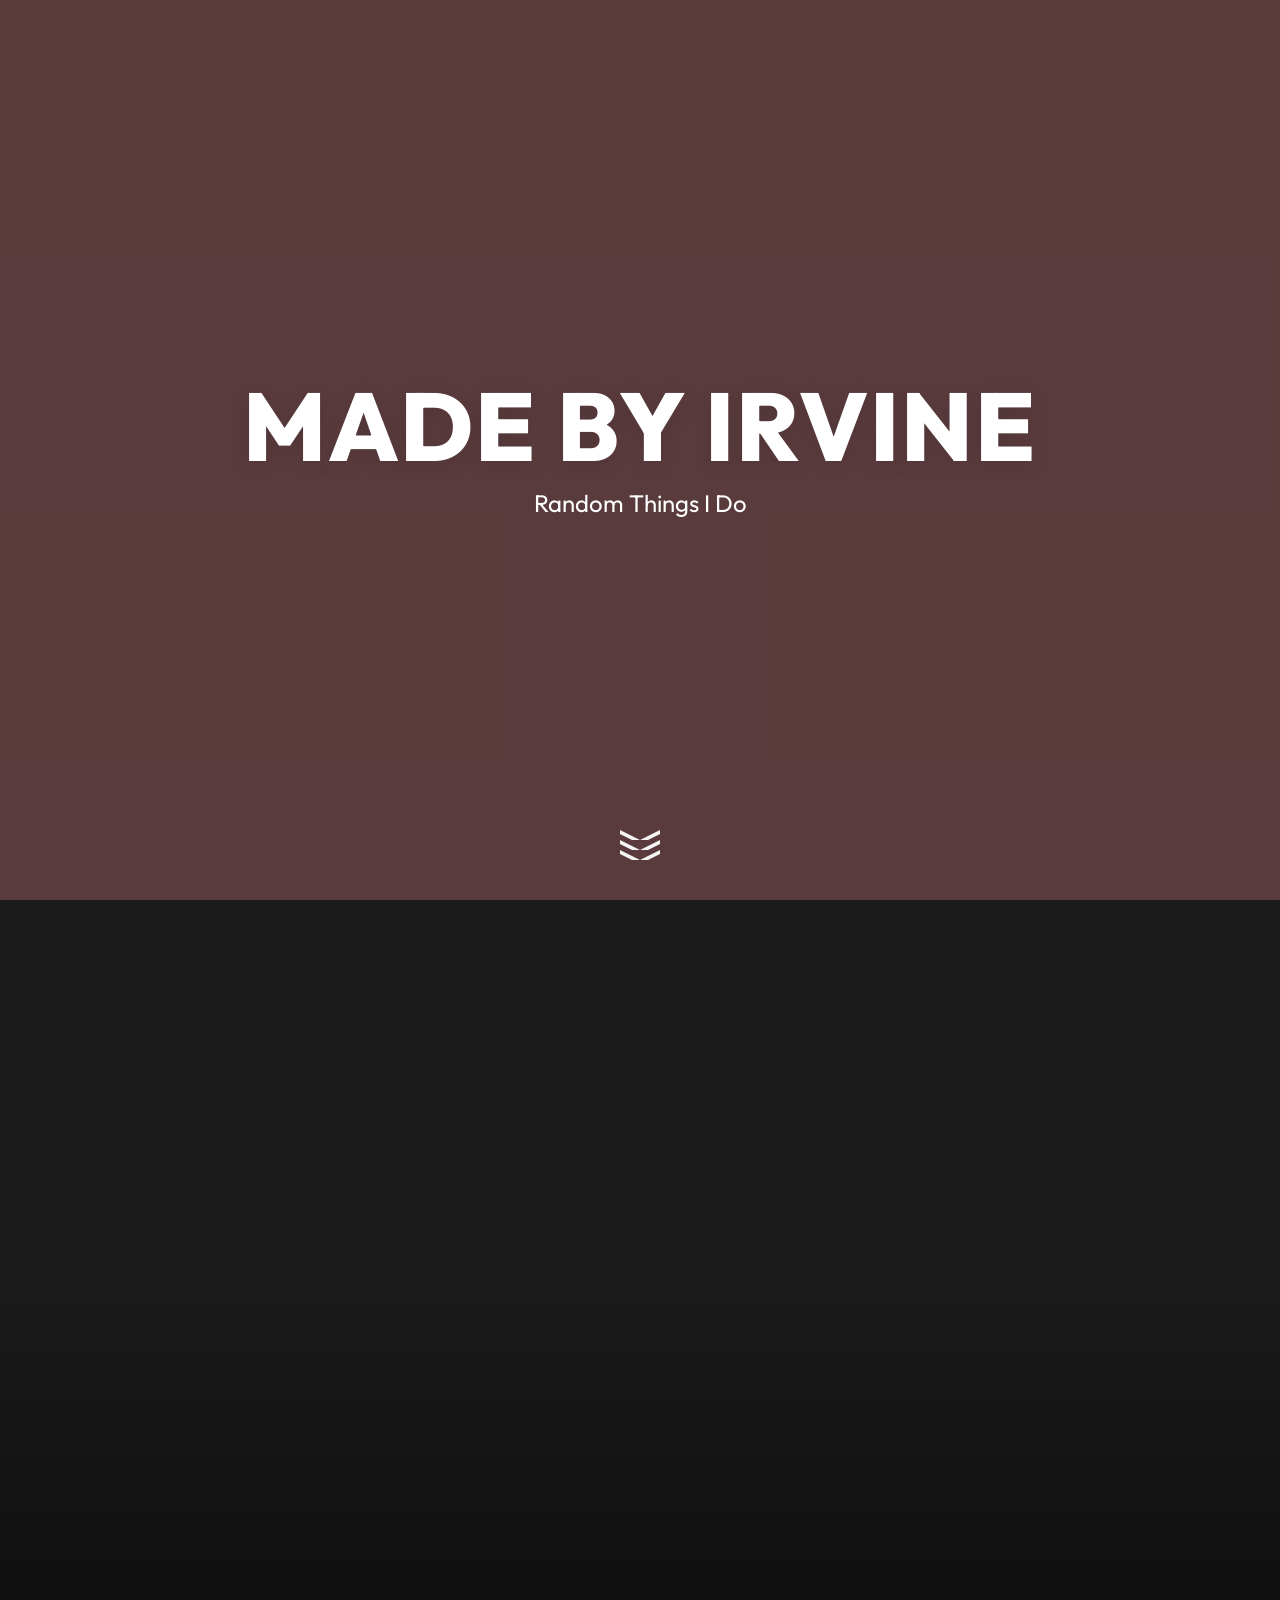
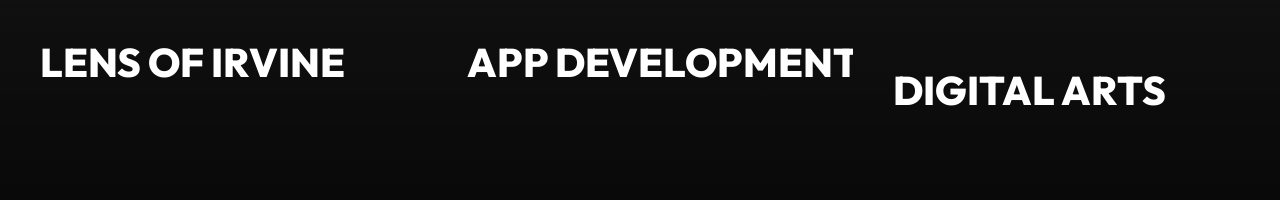
==== index.html @ 67563fbb "Initial commit: Made by Irvine frontend" ====
<!DOCTYPE html>
<html lang="en">
<head>
    <meta charset="UTF-8">
    <meta name="viewport" content="width=device-width, initial-scale=1.0">
    <title>Made by Irvine</title>
    <link rel="stylesheet" href="assets/css/global.css">
    <link rel="stylesheet" href="assets/css/index.css">
    <script src="assets/js/theme.js"></script>
</head>
<body>
    <!-- Global Navbar (Initially hidden on hero) -->
    <div class="navbar-wrapper" id="main-nav" style="opacity: 0; pointer-events: none; transition: opacity 0.3s;">
        <nav class="navbar">
            <div class="nav-brand">MADE BY IRVINE</div>
            <div class="nav-links">
                <div class="nav-item dropdown">
                    <span class="nav-label">Categories</span>
                    <div class="dropdown-content">
                        <a href="index.html#categories">Home</a>
                        <a href="lens.html">Lens of Irvine</a>
                        <a href="apps.html">App Development</a>
                        <a href="digital-arts.html">Digital Arts</a>
                    </div>
                </div>
                <div class="nav-item"><span class="nav-label">Button 2</span></div>
                <div class="nav-item"><span class="nav-label">Button 3</span></div>
                <a href="contact.html" class="nav-item"><span class="nav-label">Contact Me</span></a>
            </div>
        </nav>
        <label class="theme-switch" for="theme-toggle" title="Toggle Theme">
            <input type="checkbox" id="theme-toggle">
            <div class="slider round">
                <svg viewBox="0 0 24 24" fill="none" stroke="currentColor" stroke-width="2" stroke-linecap="round" stroke-linejoin="round"><circle cx="12" cy="12" r="5"></circle><line x1="12" y1="1" x2="12" y2="3"></line><line x1="12" y1="21" x2="12" y2="23"></line><line x1="4.22" y1="4.22" x2="5.64" y2="5.64"></line><line x1="18.36" y1="18.36" x2="19.78" y2="19.78"></line><line x1="1" y1="12" x2="3" y2="12"></line><line x1="21" y1="12" x2="23" y2="12"></line><line x1="4.22" y1="19.78" x2="5.64" y2="18.36"></line><line x1="18.36" y1="5.64" x2="19.78" y2="4.22"></line></svg>
                <svg viewBox="0 0 24 24" fill="none" stroke="currentColor" stroke-width="2" stroke-linecap="round" stroke-linejoin="round"><path d="M21 12.79A9 9 0 1 1 11.21 3 7 7 0 0 0 21 12.79z"></path></svg>
            </div>
        </label>
    </div>

    <!-- Hero Section -->
    <header class="hero">
        <!-- We use a background image or gradient via CSS, but we can also use an img tag for the background objects later -->
        <div class="hero-content">
            <h1>MADE BY IRVINE</h1>
            <p>Random Things I Do</p>
        </div>
        <div class="scroll-indicator" id="scroll-down">
            <div class="chevron"></div>
            <div class="chevron"></div>
            <div class="chevron"></div>
        </div>
    </header>

    <!-- Categories Section -->
    <section class="categories-section" id="categories">
        <div class="accordion-container">
            <a href="lens.html" class="accordion-panel" style="--bg-img: url('../images/lens-bg.jpg')">
                <div class="panel-content">
                    <h2>Lens of Irvine</h2>
                    <p class="panel-info">Explore my photography portfolio and visual stories.</p>
                </div>
            </a>
            <a href="apps.html" class="accordion-panel" style="--bg-img: url('../images/apps-bg.jpg')">
                <div class="panel-content">
                    <h2>App Development</h2>
                    <p class="panel-info">Discover the digital products and mobile apps I build.</p>
                </div>
            </a>
            <a href="digital-arts.html" class="accordion-panel" style="--bg-img: url('../images/arts-bg.jpg')">
                <div class="panel-content">
                    <h2>Digital Arts</h2>
                    <p class="panel-info">Ongoing designs and digital creations.</p>
                </div>
            </a>
        </div>
    </section>

    <script src="assets/js/index.js"></script>
</body>
</html>
---- assets/css/global.css ----
@import url('https://fonts.googleapis.com/css2?family=Outfit:wght@300;400;600;800&display=swap');

:root, [data-theme="dark"] {
  --primary-color: #7a9c7b;
  --text-dark: #f5f5f5;
  --text-light: #ffffff;
  --text-muted: #a0a0a0;
  --bg-light: #121212;
  --bg-card: #1e1e1e;
  --bg-input: #2a2a2a;
  --border-color: #333333;
  --nav-bg: rgba(18, 18, 18, 0.85);
  --nav-backdrop: blur(10px);
  --transition-speed: 0.3s;
}

[data-theme="light"] {
  --primary-color: #7a9c7b;
  --text-dark: #1a1a1a;
  --text-light: #ffffff;
  --text-muted: #666666;
  --bg-light: #f5f5f5;
  --bg-card: #ffffff;
  --bg-input: #fcfcfc;
  --border-color: #dddddd;
  --nav-bg: rgba(26, 26, 26, 0.85);
  --nav-backdrop: blur(10px);
  --transition-speed: 0.3s;
}

* {
  margin: 0;
  padding: 0;
  box-sizing: border-box;
}

body {
  font-family: 'Outfit', sans-serif;
  background-color: var(--bg-light);
  color: var(--text-dark);
  -webkit-font-smoothing: antialiased;
  transition: background-color var(--transition-speed) ease, color var(--transition-speed) ease;
  line-height: 1.6;
  overflow-x: hidden;
}

a {
  text-decoration: none;
  color: inherit;
}

/* Global Navigation Bar */
.navbar-wrapper {
  position: fixed;
  top: 20px;
  left: 0;
  width: 100%;
  display: flex;
  justify-content: center;
  align-items: center;
  gap: 15px;
  z-index: 1000;
  pointer-events: none; /* Let clicks pass through the wrapper */
}

.navbar {
  pointer-events: auto; /* Re-enable clicks on the actual navbar */
  background: var(--nav-bg);
  backdrop-filter: var(--nav-backdrop);
  -webkit-backdrop-filter: var(--nav-backdrop);
  padding: 12px 30px;
  border-radius: 50px;
  display: flex;
  align-items: center;
  justify-content: space-between;
  width: 90%;
  max-width: 1000px;
  box-shadow: 0 4px 30px rgba(0, 0, 0, 0.1);
}

.nav-brand {
  font-weight: 800;
  font-size: 1.2rem;
  color: var(--text-light);
  letter-spacing: 1px;
}

.nav-links {
  display: flex;
  gap: 30px;
}

.nav-item {
  color: var(--text-light);
  font-size: 0.9rem;
  font-weight: 300;
  cursor: pointer;
  display: flex;
  align-items: center;
  gap: 5px;
  transition: opacity var(--transition-speed) ease;
}

.nav-item:hover {
  opacity: 0.7;
}

.nav-item i {
  font-size: 0.8rem;
}

/* Utilities */
.hidden {
  display: none !important;
}

/* Dropdown Styles */
.dropdown {
  position: relative;
  display: inline-block;
}

.dropdown::after {
  content: '';
  position: absolute;
  top: 100%;
  left: 0;
  width: 100%;
  height: 20px;
  background: transparent;
}

.dropdown-content {
  display: none;
  position: absolute;
  top: 100%;
  left: 0;
  background-color: var(--nav-bg);
  backdrop-filter: var(--nav-backdrop);
  -webkit-backdrop-filter: var(--nav-backdrop);
  min-width: 200px;
  box-shadow: 0px 8px 16px 0px rgba(0,0,0,0.2);
  z-index: 1001;
  border-radius: 10px;
  overflow: hidden;
  margin-top: 10px;
}

.dropdown-content a {
  color: var(--text-light);
  padding: 12px 16px;
  text-decoration: none;
  display: block;
  font-size: 0.9rem;
  font-weight: 300;
  transition: background-color 0.3s ease;
}

.dropdown-content a:hover {
  background-color: rgba(255, 255, 255, 0.1);
}

.dropdown:hover .dropdown-content {
  display: block;
}

.nav-item.dropdown:hover {
  opacity: 1;
}

.nav-label {
  transition: opacity var(--transition-speed) ease;
}

.nav-item.dropdown:hover .nav-label {
  opacity: 0.7;
}

/* Theme Switch */
.theme-switch {
  position: relative;
  display: inline-block;
  width: 64px;
  height: 34px;
  pointer-events: auto;
}

.theme-switch input {
  opacity: 0;
  width: 0;
  height: 0;
}

.slider {
  position: absolute;
  cursor: pointer;
  top: 0;
  left: 0;
  right: 0;
  bottom: 0;
  background-color: var(--nav-bg);
  backdrop-filter: var(--nav-backdrop);
  -webkit-backdrop-filter: var(--nav-backdrop);
  transition: .4s;
  border-radius: 34px;
  display: flex;
  align-items: center;
  justify-content: space-between;
  padding: 0 8px;
  box-shadow: 0 4px 15px rgba(0, 0, 0, 0.1);
}

.slider:before {
  position: absolute;
  content: "";
  height: 26px;
  width: 26px;
  left: 4px;
  bottom: 4px;
  background-color: var(--primary-color);
  transition: .4s cubic-bezier(0.4, 0.0, 0.2, 1);
  border-radius: 50%;
  z-index: 2;
}

input:checked + .slider:before {
  transform: translateX(30px);
}

.slider svg {
  width: 14px;
  height: 14px;
  color: var(--text-light);
  z-index: 1;
}
---- assets/css/index.css ----
/* Hero Section */
.hero {
  height: 100vh;
  width: 100%;
  background: linear-gradient(135deg, #ff9a9e 0%, #fecfef 99%, #fecfef 100%);
  background-image: url('../images/hero-bg.jpg'); /* Placeholder image */
  background-size: cover;
  background-position: center;
  position: relative;
  display: flex;
  align-items: center;
  justify-content: center;
  text-align: center;
}

.hero::before {
  content: '';
  position: absolute;
  top:0; left:0; right:0; bottom:0;
  background: rgba(255, 154, 158, 0.3); /* Slight tint to match wireframe vibe */
  z-index: 1;
}

.hero-content {
  position: relative;
  z-index: 2;
}

.hero-content h1 {
  font-size: 6rem;
  font-weight: 800;
  color: #ffffff;
  text-transform: uppercase;
  letter-spacing: 2px;
  text-shadow: 0 4px 20px rgba(0,0,0,0.1);
  line-height: 1;
  margin-bottom: 10px;
}

.hero-content p {
  font-size: 1.5rem;
  color: #ffffff;
  font-weight: 400;
}

/* Bouncing Chevron */
.scroll-indicator {
  position: absolute;
  bottom: 40px;
  left: 50%;
  transform: translateX(-50%);
  cursor: pointer;
  display: flex;
  flex-direction: column;
  align-items: center;
  gap: -12px;
  z-index: 2;
}

.chevron {
  width: 40px;
  height: 10px;
  background-color: var(--text-dark);
  clip-path: polygon(20px 10px, 40px 0, 40px 4px, 20px 14px, 0 4px, 0 0);
  animation: bounce 2s infinite;
}
.chevron:nth-child(1) { animation-delay: 0s; }
.chevron:nth-child(2) { animation-delay: 0.15s; }
.chevron:nth-child(3) { animation-delay: 0.3s; }

@keyframes bounce {
  0%, 20%, 50%, 80%, 100% { transform: translateY(0); }
  40% { transform: translateY(-10px); }
  60% { transform: translateY(-5px); }
}

/* Categories Section */
.categories-section {
  height: 100vh;
  background-color: var(--bg-light);
  display: flex;
  align-items: stretch;
}

.accordion-container {
  display: flex;
  width: 100%;
  height: 100%;
  overflow: hidden;
}

.accordion-panel {
  flex: 1;
  position: relative;
  transition: flex 0.5s cubic-bezier(0.25, 0.8, 0.25, 1);
  cursor: pointer;
  overflow: hidden;
  background-color: var(--bg-card);
  background-image: var(--bg-img);
  background-size: cover;
  background-position: center;
  display: flex;
  align-items: flex-end;
  padding: 40px;
  text-decoration: none;
  color: white;
}

.accordion-panel::before {
  content: '';
  position: absolute;
  top: 0; left: 0; right: 0; bottom: 0;
  background: linear-gradient(to top, rgba(0,0,0,0.7) 0%, rgba(0,0,0,0.1) 60%);
  z-index: 1;
  transition: background 0.5s ease;
}

.accordion-panel:hover::before {
  background: linear-gradient(to top, rgba(0,0,0,0.85) 0%, rgba(0,0,0,0.3) 100%);
}

.accordion-panel:hover {
  flex: 3;
}

.panel-content {
  position: relative;
  z-index: 2;
}

.panel-content h2 {
  font-size: 2.5rem;
  font-weight: 800;
  text-transform: uppercase;
  margin-bottom: 10px;
  white-space: nowrap;
}

.panel-info {
  font-size: 1.1rem;
  opacity: 0;
  transform: translateY(20px);
  transition: all 0.4s ease;
  white-space: normal;
  max-width: 400px;
}

.accordion-panel:hover .panel-info {
  opacity: 1;
  transform: translateY(0);
  transition-delay: 0.2s;
}

/* Mobile Responsiveness */
@media (max-width: 768px) {
  .hero-content h1 {
    font-size: 3.5rem;
  }
  
  .accordion-container {
    flex-direction: column;
  }
  
  .accordion-panel {
    flex: 1;
    align-items: center;
    justify-content: center;
    padding: 20px;
  }
  
  .accordion-panel::before {
    background: rgba(0,0,0,0.4);
  }
  
  .panel-content h2 {
    font-size: 2rem;
    text-align: center;
    white-space: normal;
  }
  
  .accordion-panel:hover {
    flex: 2;
  }
}
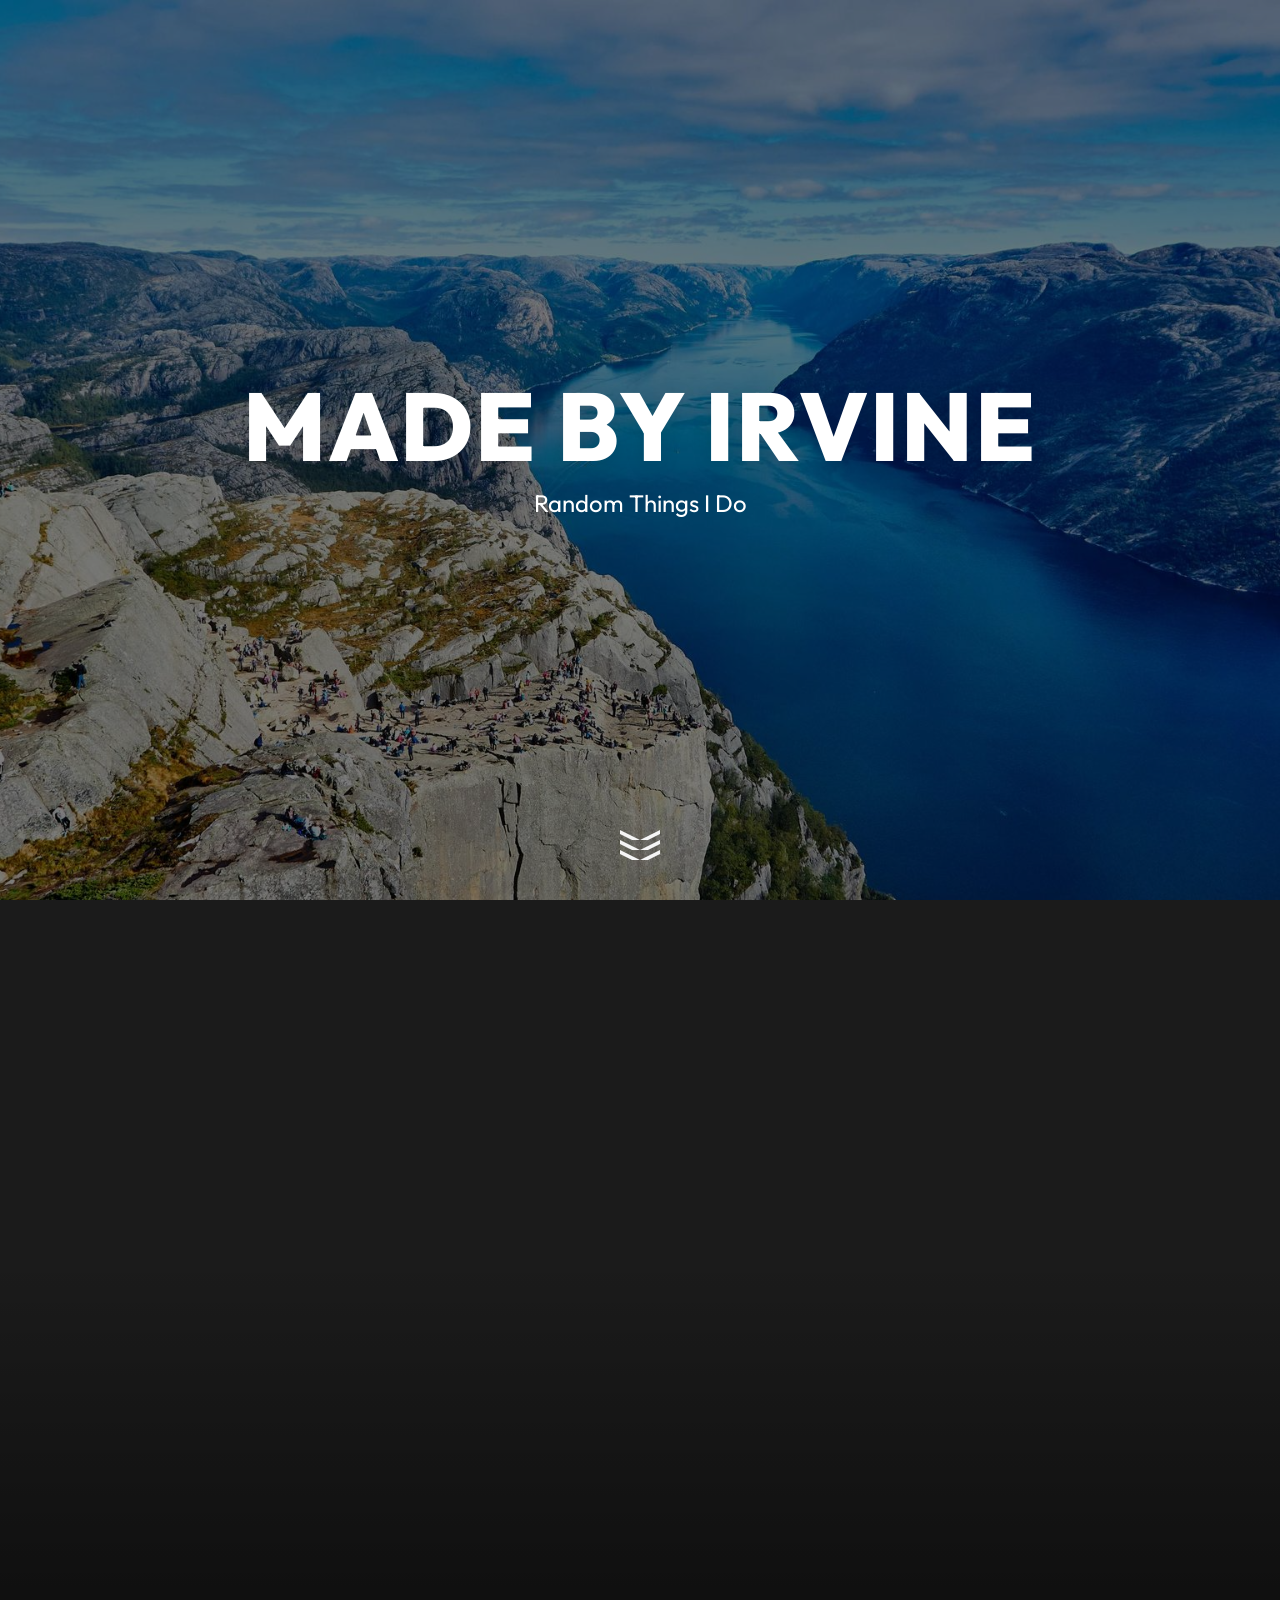
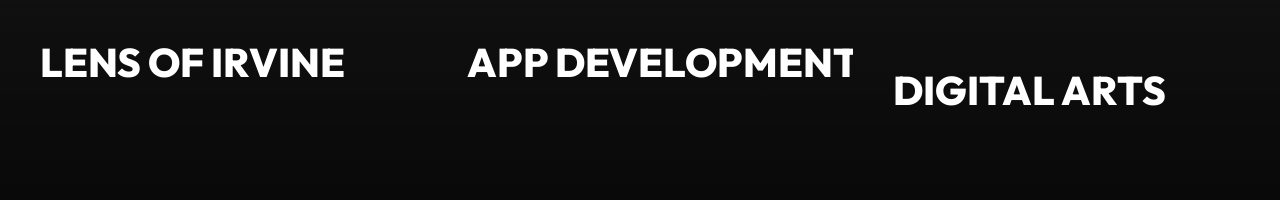
==== commit 116bb917: "feat: Replace flat colors on homepage with photo backgrounds and add placeholder images" ====
--- a/index.html
+++ b/index.html
@@ -54,19 +54,19 @@
     <!-- Categories Section -->
     <section class="categories-section" id="categories">
         <div class="accordion-container">
-            <a href="lens.html" class="accordion-panel" style="--bg-img: url('../images/lens-bg.jpg')">
+            <a href="lens.html" class="accordion-panel" style="--bg-img: url('assets/img/uploads/lens-bg.jpg')">
                 <div class="panel-content">
                     <h2>Lens of Irvine</h2>
                     <p class="panel-info">Explore my photography portfolio and visual stories.</p>
                 </div>
             </a>
-            <a href="apps.html" class="accordion-panel" style="--bg-img: url('../images/apps-bg.jpg')">
+            <a href="apps.html" class="accordion-panel" style="--bg-img: url('assets/img/uploads/apps-bg.jpg')">
                 <div class="panel-content">
                     <h2>App Development</h2>
                     <p class="panel-info">Discover the digital products and mobile apps I build.</p>
                 </div>
             </a>
-            <a href="digital-arts.html" class="accordion-panel" style="--bg-img: url('../images/arts-bg.jpg')">
+            <a href="digital-arts.html" class="accordion-panel" style="--bg-img: url('assets/img/uploads/arts-bg.jpg')">
                 <div class="panel-content">
                     <h2>Digital Arts</h2>
                     <p class="panel-info">Ongoing designs and digital creations.</p>
--- a/assets/css/index.css
+++ b/assets/css/index.css
@@ -3,7 +3,7 @@
   height: 100vh;
   width: 100%;
   background: linear-gradient(135deg, #ff9a9e 0%, #fecfef 99%, #fecfef 100%);
-  background-image: url('../images/hero-bg.jpg'); /* Placeholder image */
+  background-image: url('../img/uploads/hero-bg.jpg'); /* Placeholder image */
   background-size: cover;
   background-position: center;
   position: relative;
@@ -17,7 +17,7 @@
   content: '';
   position: absolute;
   top:0; left:0; right:0; bottom:0;
-  background: rgba(255, 154, 158, 0.3); /* Slight tint to match wireframe vibe */
+  background: rgba(0, 0, 0, 0.5); /* Dark overlay for text readability */
   z-index: 1;
 }
 
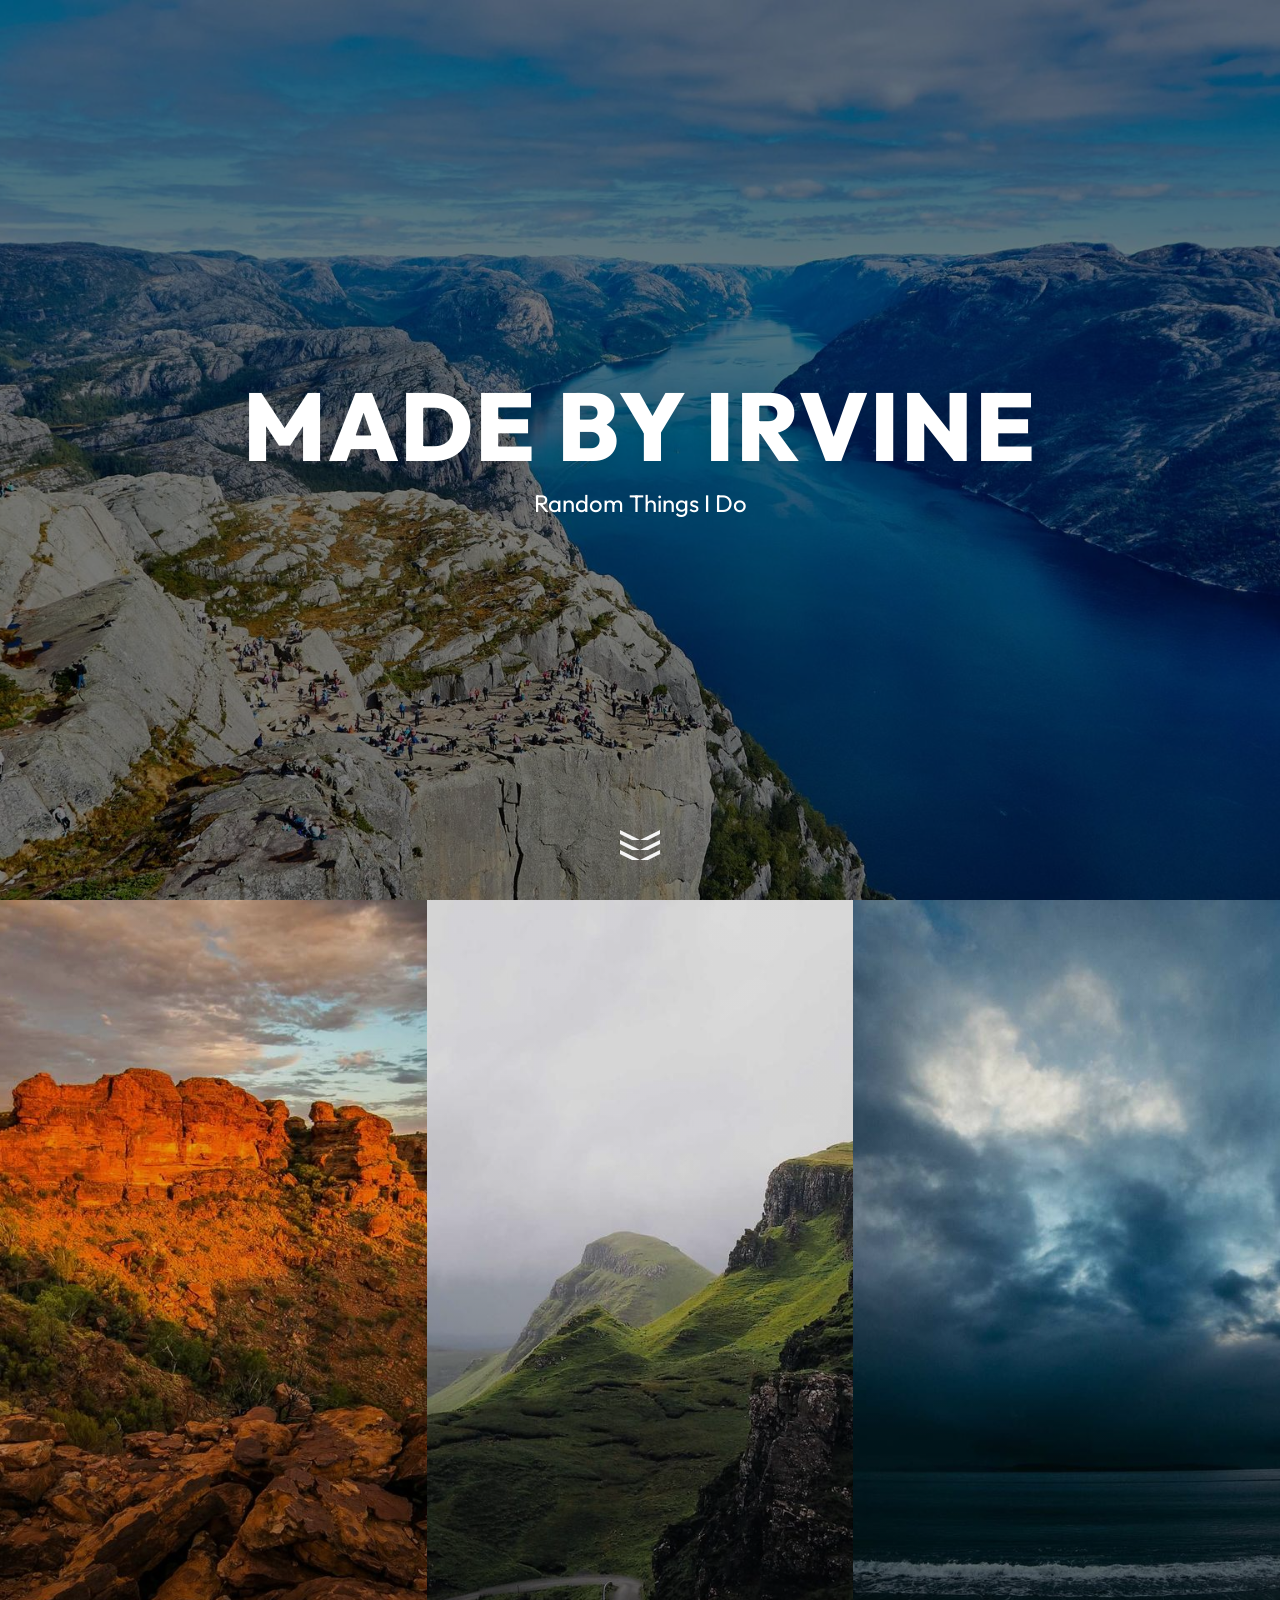
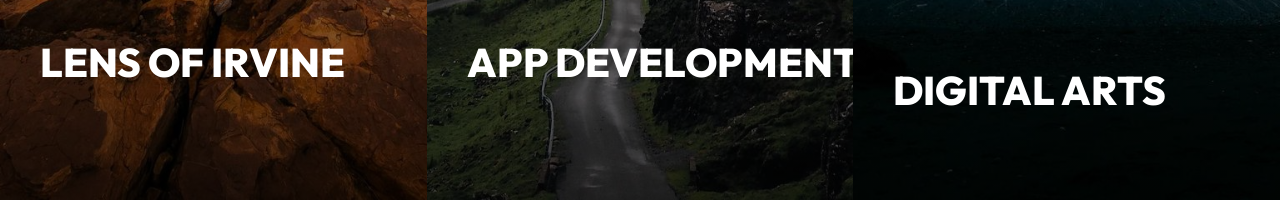
==== commit efed4893: "fix: Resolve category background image paths and sync navbar color" ====
--- a/index.html
+++ b/index.html
@@ -11,7 +11,7 @@
 <body>
     <!-- Global Navbar (Initially hidden on hero) -->
     <div class="navbar-wrapper" id="main-nav" style="opacity: 0; pointer-events: none; transition: opacity 0.3s;">
-        <nav class="navbar">
+        <nav class="navbar" style="background: var(--primary-color);">
             <div class="nav-brand">MADE BY IRVINE</div>
             <div class="nav-links">
                 <div class="nav-item dropdown">
@@ -54,19 +54,19 @@
     <!-- Categories Section -->
     <section class="categories-section" id="categories">
         <div class="accordion-container">
-            <a href="lens.html" class="accordion-panel" style="--bg-img: url('assets/img/uploads/lens-bg.jpg')">
+            <a href="lens.html" class="accordion-panel" style="background-image: url('assets/img/uploads/lens-bg.jpg')">
                 <div class="panel-content">
                     <h2>Lens of Irvine</h2>
                     <p class="panel-info">Explore my photography portfolio and visual stories.</p>
                 </div>
             </a>
-            <a href="apps.html" class="accordion-panel" style="--bg-img: url('assets/img/uploads/apps-bg.jpg')">
+            <a href="apps.html" class="accordion-panel" style="background-image: url('assets/img/uploads/apps-bg.jpg')">
                 <div class="panel-content">
                     <h2>App Development</h2>
                     <p class="panel-info">Discover the digital products and mobile apps I build.</p>
                 </div>
             </a>
-            <a href="digital-arts.html" class="accordion-panel" style="--bg-img: url('assets/img/uploads/arts-bg.jpg')">
+            <a href="digital-arts.html" class="accordion-panel" style="background-image: url('assets/img/uploads/arts-bg.jpg')">
                 <div class="panel-content">
                     <h2>Digital Arts</h2>
                     <p class="panel-info">Ongoing designs and digital creations.</p>
--- a/assets/css/index.css
+++ b/assets/css/index.css
@@ -96,7 +96,6 @@
   cursor: pointer;
   overflow: hidden;
   background-color: var(--bg-card);
-  background-image: var(--bg-img);
   background-size: cover;
   background-position: center;
   display: flex;
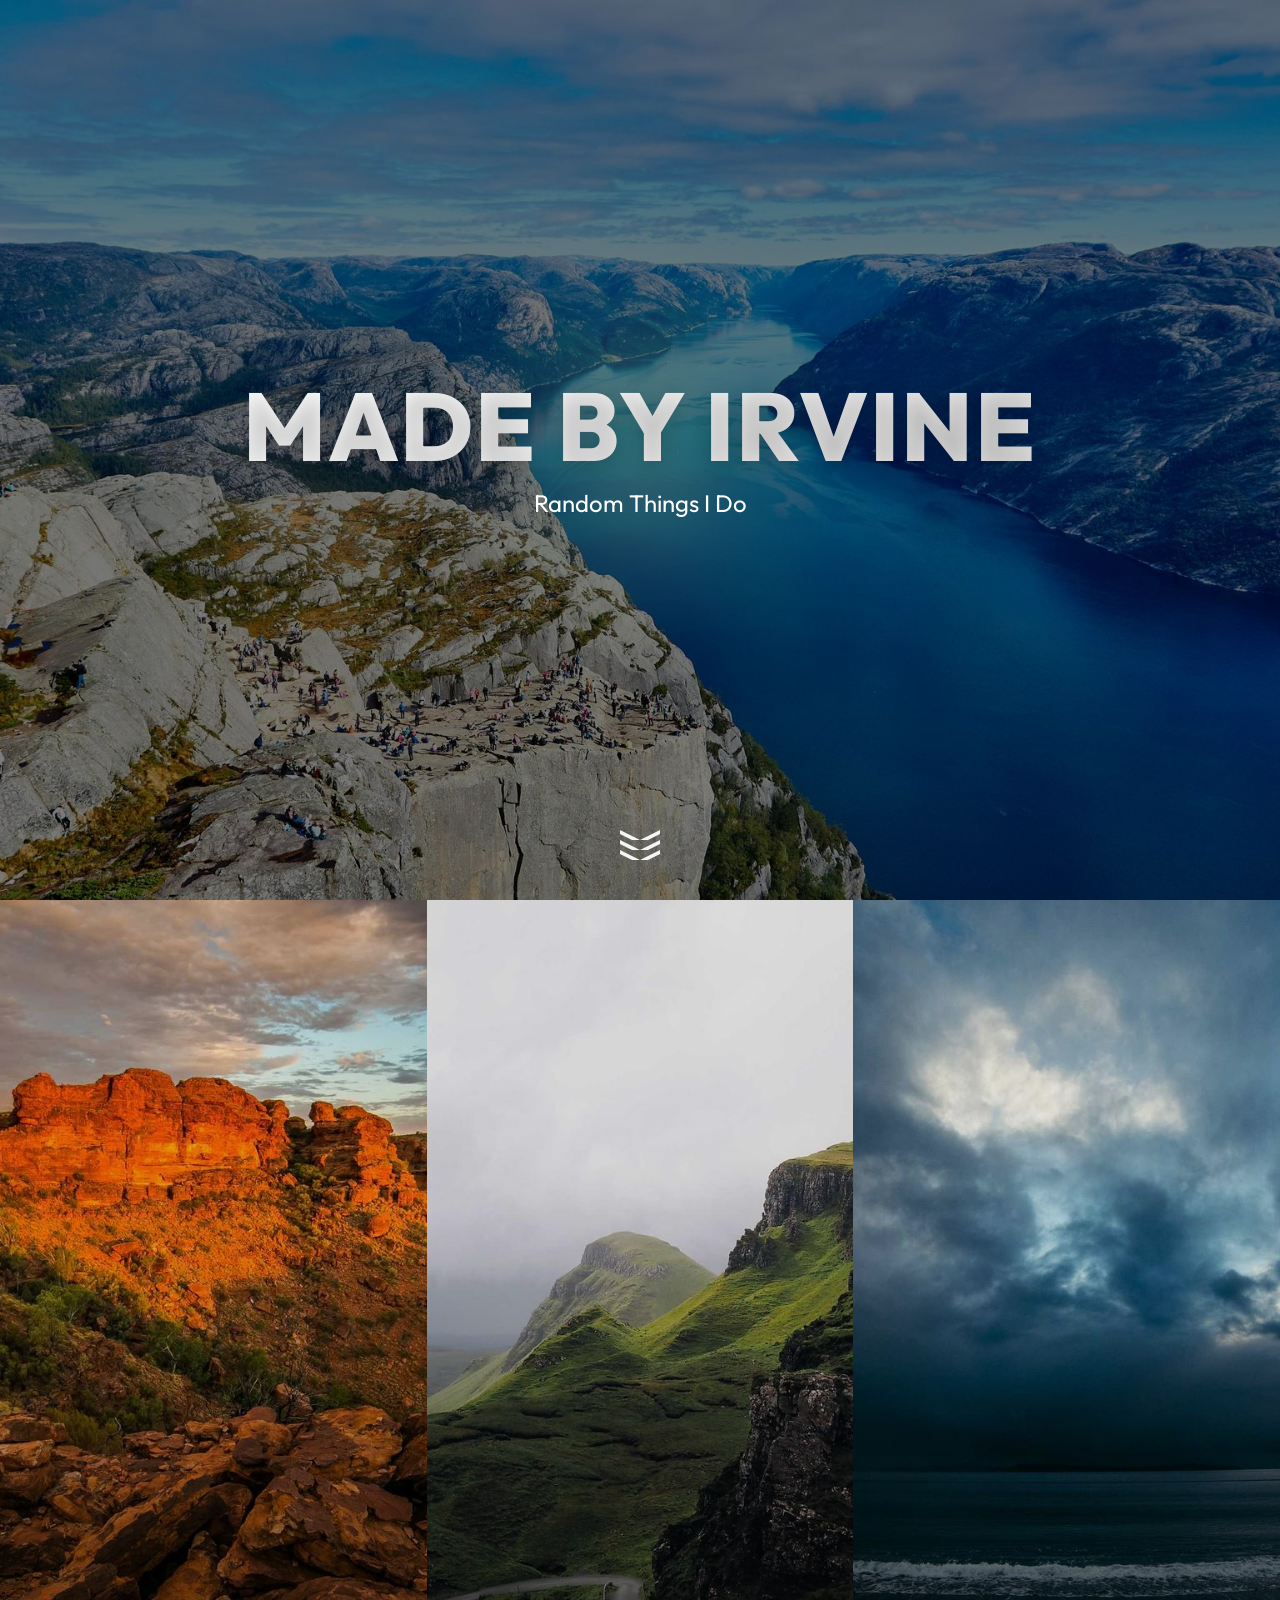
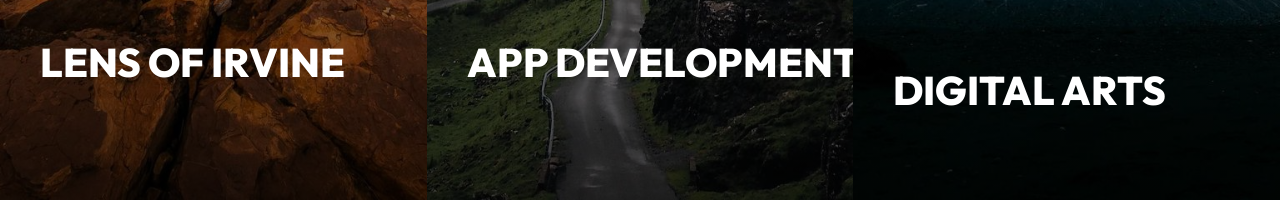
==== commit 25818bc9: "feat: Enhance UI with animations, ambient glows, premium shadows, and cleaner navigation" ====
--- a/index.html
+++ b/index.html
@@ -2,7 +2,7 @@
 <html lang="en">
 <head>
     <meta charset="UTF-8">
-    <meta name="viewport" content="width=device-width, initial-scale=1.0">
+    <meta name="viewport" content="width=device-width, initial-scale=1.0, maximum-scale=1.0, user-scalable=no">
     <title>Made by Irvine</title>
     <link rel="stylesheet" href="assets/css/global.css">
     <link rel="stylesheet" href="assets/css/index.css">
@@ -13,6 +13,13 @@
     <div class="navbar-wrapper" id="main-nav" style="opacity: 0; pointer-events: none; transition: opacity 0.3s;">
         <nav class="navbar" style="background: var(--primary-color);">
             <div class="nav-brand">MADE BY IRVINE</div>
+            <div class="hamburger" id="hamburger">
+                <svg viewBox="0 0 24 24" fill="none" stroke="currentColor" stroke-width="2" stroke-linecap="round" stroke-linejoin="round">
+                    <line x1="3" y1="12" x2="21" y2="12"></line>
+                    <line x1="3" y1="6" x2="21" y2="6"></line>
+                    <line x1="3" y1="18" x2="21" y2="18"></line>
+                </svg>
+            </div>
             <div class="nav-links">
                 <div class="nav-item dropdown">
                     <span class="nav-label">Categories</span>
@@ -23,9 +30,7 @@
                         <a href="digital-arts.html">Digital Arts</a>
                     </div>
                 </div>
-                <div class="nav-item"><span class="nav-label">Button 2</span></div>
-                <div class="nav-item"><span class="nav-label">Button 3</span></div>
-                <a href="contact.html" class="nav-item"><span class="nav-label">Contact Me</span></a>
+                                                <a href="contact.html" class="nav-item"><span class="nav-label">Contact Me</span></a>
             </div>
         </nav>
         <label class="theme-switch" for="theme-toggle" title="Toggle Theme">
@@ -54,19 +59,19 @@
     <!-- Categories Section -->
     <section class="categories-section" id="categories">
         <div class="accordion-container">
-            <a href="lens.html" class="accordion-panel" style="background-image: url('assets/img/uploads/lens-bg.jpg')">
+            <a href="lens.html" class="accordion-panel animate-on-scroll" style="background-image: url('assets/img/uploads/lens-bg.jpg')">
                 <div class="panel-content">
                     <h2>Lens of Irvine</h2>
                     <p class="panel-info">Explore my photography portfolio and visual stories.</p>
                 </div>
             </a>
-            <a href="apps.html" class="accordion-panel" style="background-image: url('assets/img/uploads/apps-bg.jpg')">
+            <a href="apps.html" class="accordion-panel animate-on-scroll" style="background-image: url('assets/img/uploads/apps-bg.jpg')">
                 <div class="panel-content">
                     <h2>App Development</h2>
                     <p class="panel-info">Discover the digital products and mobile apps I build.</p>
                 </div>
             </a>
-            <a href="digital-arts.html" class="accordion-panel" style="background-image: url('assets/img/uploads/arts-bg.jpg')">
+            <a href="digital-arts.html" class="accordion-panel animate-on-scroll" style="background-image: url('assets/img/uploads/arts-bg.jpg')">
                 <div class="panel-content">
                     <h2>Digital Arts</h2>
                     <p class="panel-info">Ongoing designs and digital creations.</p>
@@ -76,5 +81,6 @@
     </section>
 
     <script src="assets/js/index.js"></script>
+    <script src="assets/js/mobile-nav.js"></script>
 </body>
 </html>
--- a/assets/css/global.css
+++ b/assets/css/global.css
@@ -233,3 +233,115 @@
   color: var(--text-light);
   z-index: 1;
 }
+
+/* Hamburger Menu */
+.hamburger {
+  display: none;
+  cursor: pointer;
+  color: var(--text-light);
+}
+
+.hamburger svg {
+  width: 24px;
+  height: 24px;
+}
+
+@media (max-width: 768px) {
+  .hamburger {
+    display: block;
+    margin-left: auto;
+    margin-right: 15px;
+  }
+  
+  .nav-links {
+    display: none;
+    flex-direction: column;
+    position: absolute;
+    top: 100%;
+    left: 0;
+    width: 100%;
+    background: var(--nav-bg);
+    backdrop-filter: var(--nav-backdrop);
+    -webkit-backdrop-filter: var(--nav-backdrop);
+    padding: 20px;
+    border-radius: 20px;
+    margin-top: 10px;
+    gap: 15px;
+    box-shadow: 0 4px 30px rgba(0, 0, 0, 0.1);
+    align-items: flex-start;
+  }
+  
+  .nav-links.active {
+    display: flex;
+  }
+  
+  .navbar {
+    flex-wrap: wrap;
+    position: relative;
+  }
+  
+  .theme-switch {
+    margin-left: 0;
+  }
+  
+  .dropdown {
+    width: 100%;
+  }
+  
+  .dropdown-content {
+    position: static;
+    display: none;
+    background: rgba(0, 0, 0, 0.2);
+    box-shadow: none;
+    margin-top: 10px;
+    border-radius: 10px;
+    min-width: unset;
+  }
+  
+  .dropdown:hover .dropdown-content {
+    display: none;
+  }
+  
+  .dropdown.open .dropdown-content {
+    display: block !important;
+  }
+}
+
+/* --- Global Animations & Micro-interactions --- */
+.animate-on-scroll {
+  opacity: 0;
+  transform: translateY(30px);
+  transition: opacity 0.8s cubic-bezier(0.16, 1, 0.3, 1), transform 0.8s cubic-bezier(0.16, 1, 0.3, 1);
+}
+
+.animate-on-scroll.is-visible {
+  opacity: 1;
+  transform: translateY(0);
+}
+
+@keyframes float {
+  0% { transform: translateY(0px); }
+  50% { transform: translateY(-15px); }
+  100% { transform: translateY(0px); }
+}
+
+@keyframes glow-pulse {
+  0% { box-shadow: 0 0 15px rgba(122, 156, 123, 0.4); }
+  50% { box-shadow: 0 0 30px rgba(122, 156, 123, 0.8); }
+  100% { box-shadow: 0 0 15px rgba(122, 156, 123, 0.4); }
+}
+
+/* Premium smooth shadow utility */
+.premium-shadow {
+  box-shadow: 
+    0 10px 30px rgba(0,0,0,0.1),
+    0 4px 10px rgba(0,0,0,0.05);
+  transition: box-shadow 0.3s ease, transform 0.3s ease;
+}
+
+.premium-shadow:hover {
+  box-shadow: 
+    0 20px 40px rgba(0,0,0,0.15),
+    0 8px 15px rgba(0,0,0,0.1);
+  transform: translateY(-5px);
+}
--- a/assets/css/index.css
+++ b/assets/css/index.css
@@ -24,15 +24,33 @@
 .hero-content {
   position: relative;
   z-index: 2;
+  animation: float 6s ease-in-out infinite;
+}
+
+.hero-content::before {
+  content: '';
+  position: absolute;
+  top: 50%;
+  left: 50%;
+  width: 300px;
+  height: 300px;
+  background: radial-gradient(circle, var(--primary-color) 0%, transparent 70%);
+  transform: translate(-50%, -50%);
+  filter: blur(50px);
+  opacity: 0.6;
+  z-index: -1;
+  animation: glow-pulse 6s infinite;
 }
 
 .hero-content h1 {
   font-size: 6rem;
   font-weight: 800;
-  color: #ffffff;
+  background: linear-gradient(135deg, #ffffff 0%, #e0e0e0 100%);
+  -webkit-background-clip: text;
+  -webkit-text-fill-color: transparent;
   text-transform: uppercase;
   letter-spacing: 2px;
-  text-shadow: 0 4px 20px rgba(0,0,0,0.1);
+  text-shadow: 0 4px 20px rgba(0,0,0,0.2);
   line-height: 1;
   margin-bottom: 10px;
 }
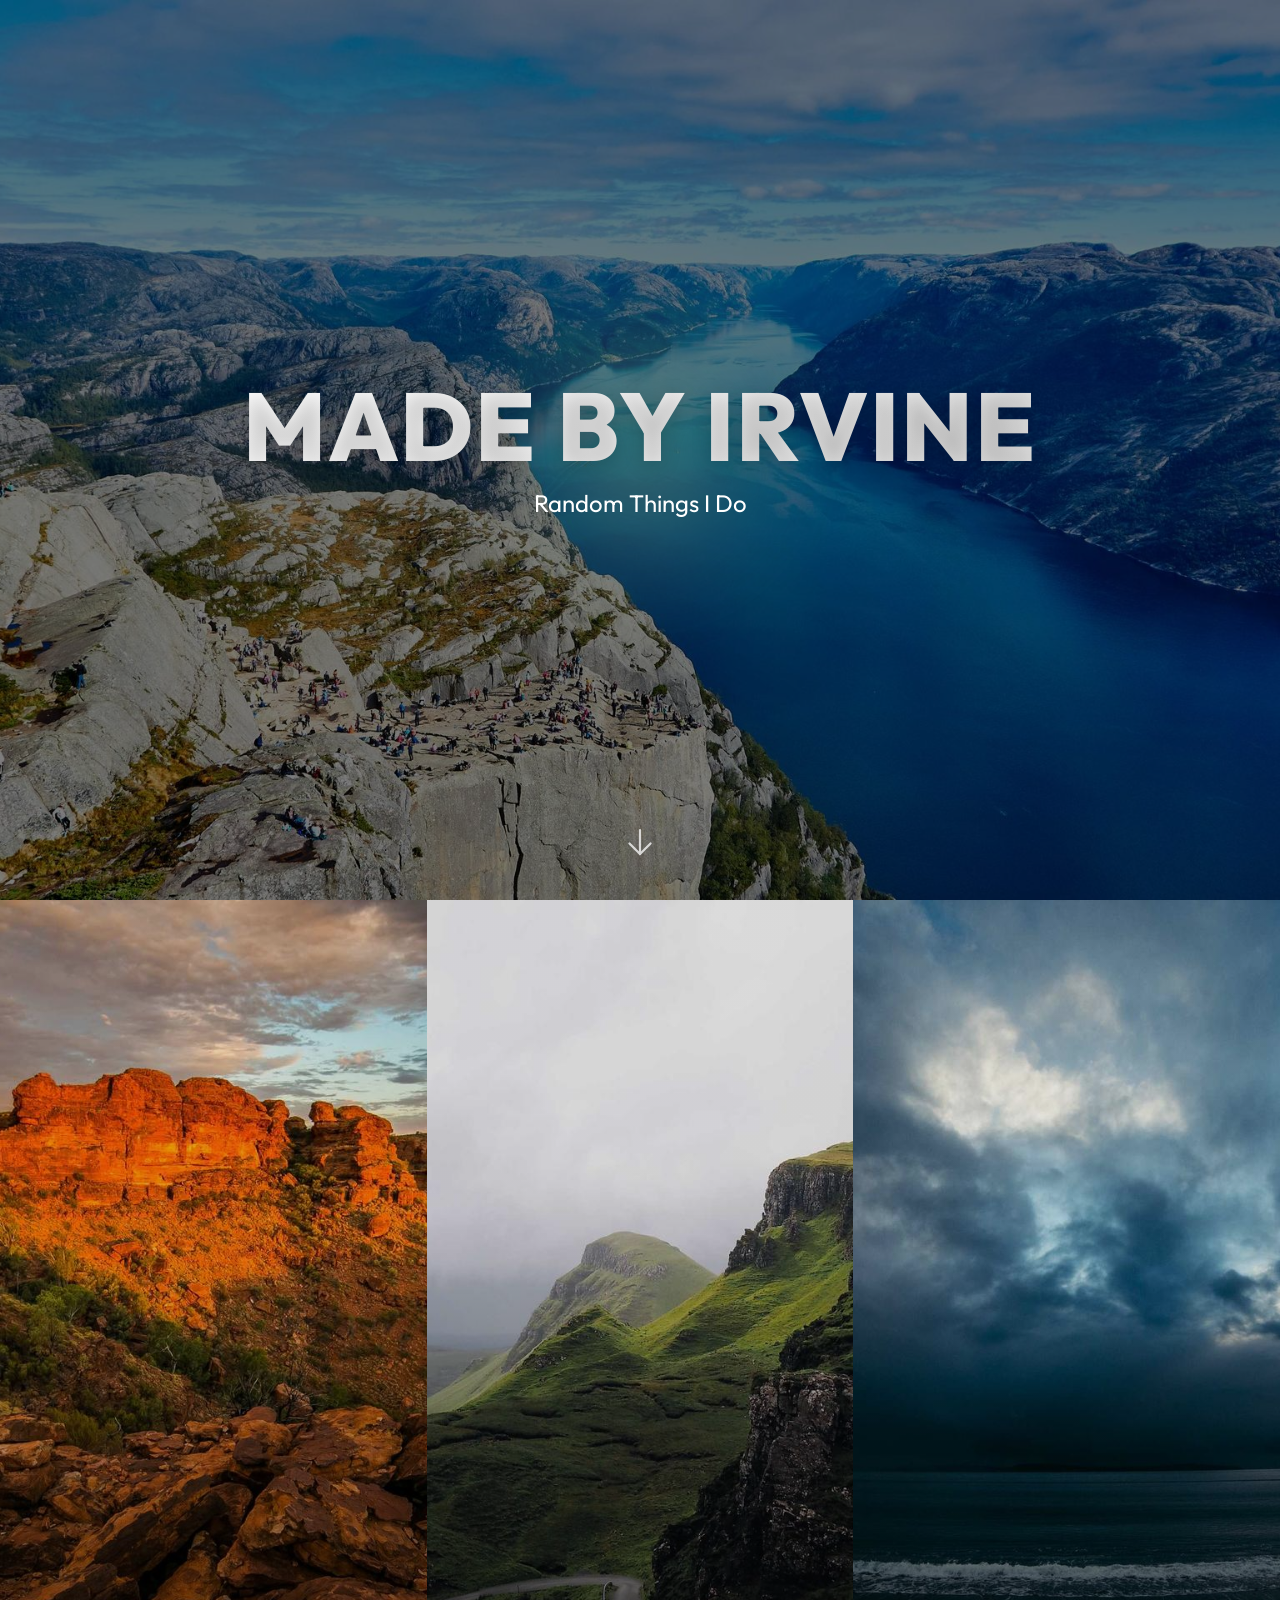
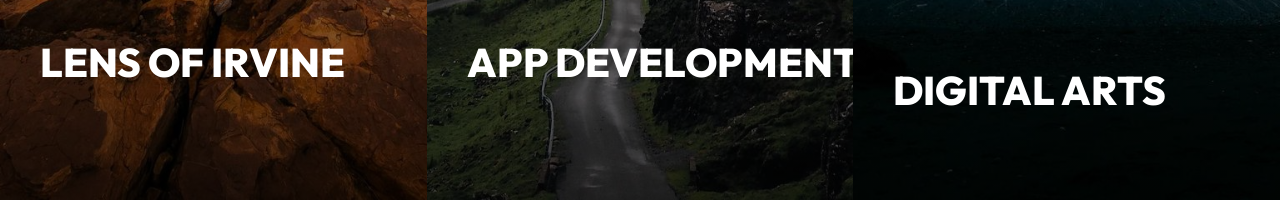
==== commit 4273b01f: "style: Replace hero chevrons with SVG arrow and reduce mobile phone mockup height" ====
--- a/index.html
+++ b/index.html
@@ -50,9 +50,10 @@
             <p>Random Things I Do</p>
         </div>
         <div class="scroll-indicator" id="scroll-down">
-            <div class="chevron"></div>
-            <div class="chevron"></div>
-            <div class="chevron"></div>
+            <svg class="bounce-arrow" width="36" height="36" viewBox="0 0 24 24" fill="none" stroke="currentColor" stroke-width="1.5" stroke-linecap="round" stroke-linejoin="round">
+                <line x1="12" y1="4" x2="12" y2="20"></line>
+                <polyline points="5 13 12 20 19 13"></polyline>
+            </svg>
         </div>
     </header>
 
--- a/assets/css/index.css
+++ b/assets/css/index.css
@@ -75,21 +75,20 @@
   z-index: 2;
 }
 
-.chevron {
-  width: 40px;
-  height: 10px;
-  background-color: var(--text-dark);
-  clip-path: polygon(20px 10px, 40px 0, 40px 4px, 20px 14px, 0 4px, 0 0);
-  animation: bounce 2s infinite;
-}
-.chevron:nth-child(1) { animation-delay: 0s; }
-.chevron:nth-child(2) { animation-delay: 0.15s; }
-.chevron:nth-child(3) { animation-delay: 0.3s; }
-
-@keyframes bounce {
-  0%, 20%, 50%, 80%, 100% { transform: translateY(0); }
-  40% { transform: translateY(-10px); }
-  60% { transform: translateY(-5px); }
+.bounce-arrow {
+  color: var(--text-dark);
+  animation: bounce-smooth 2s infinite ease-in-out;
+  opacity: 0.8;
+  transition: opacity 0.3s;
+}
+
+.bounce-arrow:hover {
+  opacity: 1;
+}
+
+@keyframes bounce-smooth {
+  0%, 100% { transform: translateY(0); }
+  50% { transform: translateY(12px); }
 }
 
 /* Categories Section */
